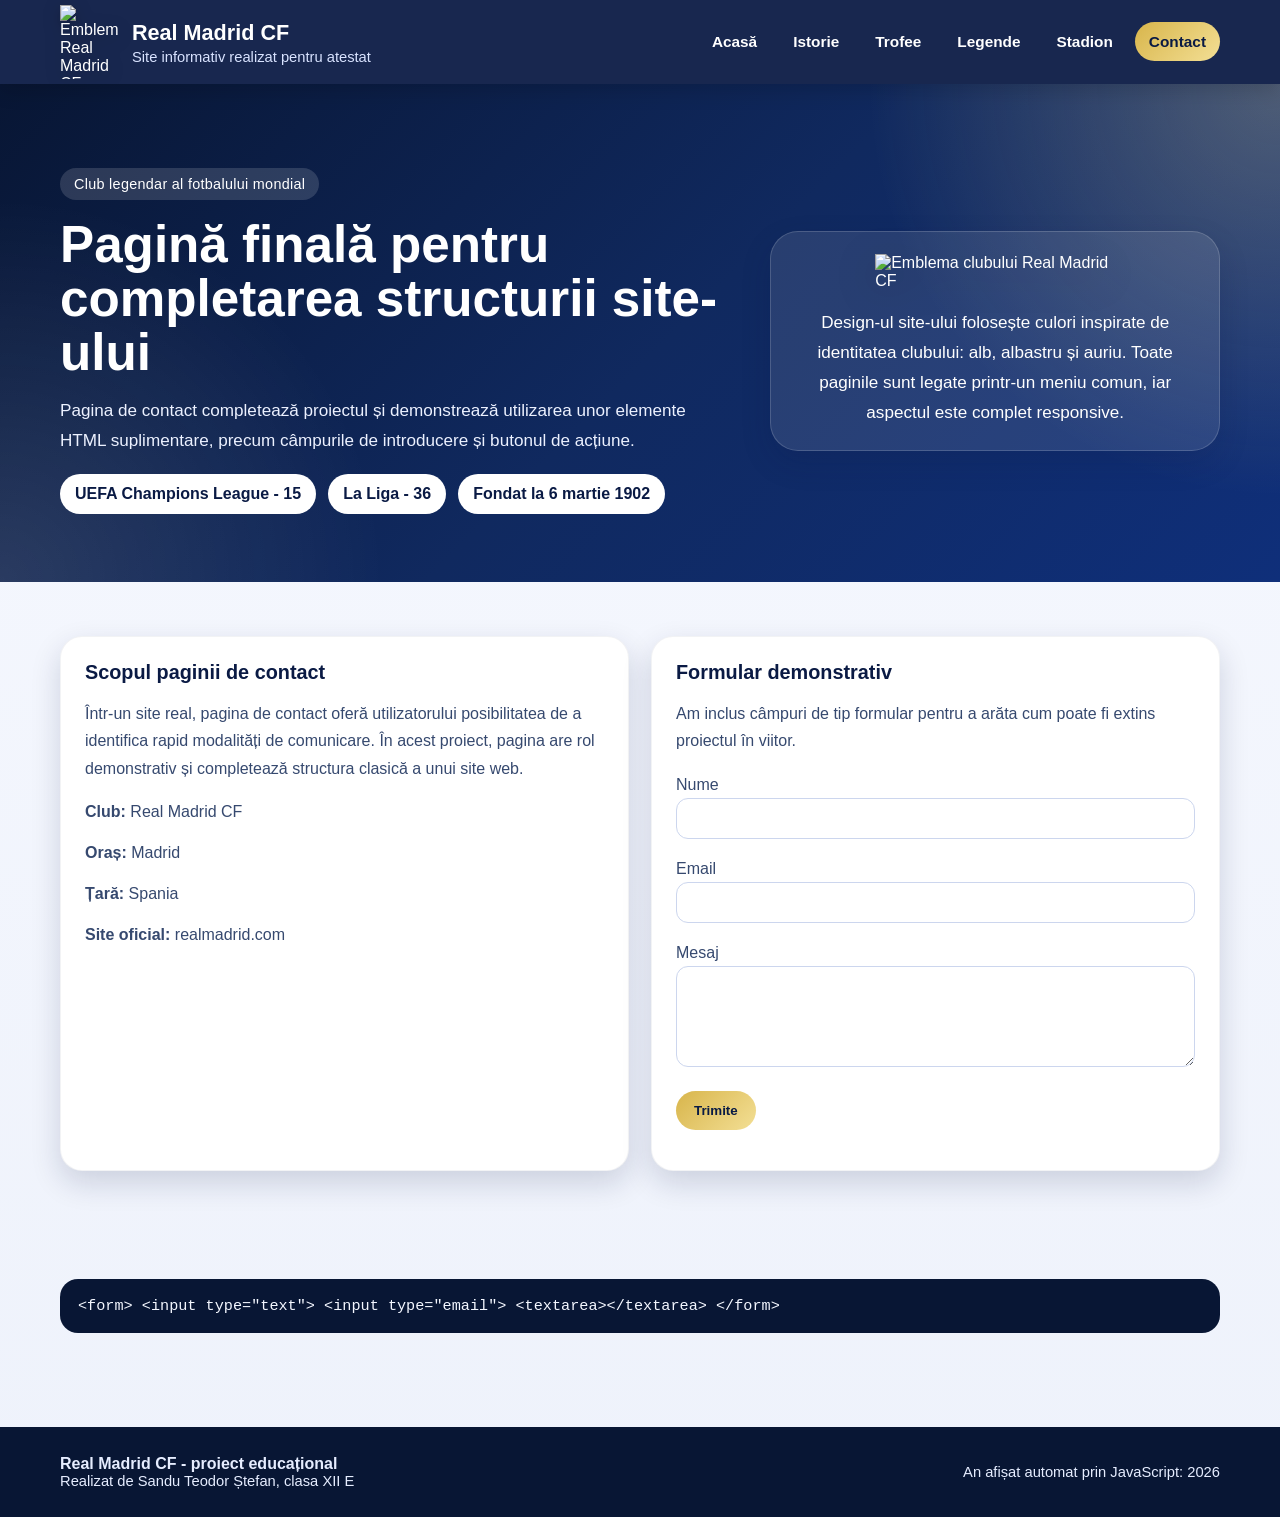
==== contact.html @ 2cda08a5 "Add files via upload" ====
<!DOCTYPE html>
<html lang="ro">
<head>
  <meta charset="UTF-8">
  <meta name="viewport" content="width=device-width, initial-scale=1.0">
  <title>Real Madrid CF - Contact</title>
  <link rel="stylesheet" href="style.css">
</head>
<body>
  <header class="topbar">
    <div class="container navwrap">
      <a class="brand" href="index.html">
        <img src="assets/logo.png" alt="Emblema Real Madrid CF">
        <div>
          <h1>Real Madrid CF</h1>
          <p>Site informativ realizat pentru atestat</p>
        </div>
      </a>
      <nav>
        <ul><li><a href="index.html" class="">Acasă</a></li><li><a href="istorie.html" class="">Istorie</a></li><li><a href="trofee.html" class="">Trofee</a></li><li><a href="legende.html" class="">Legende</a></li><li><a href="stadion.html" class="">Stadion</a></li><li><a href="contact.html" class="active">Contact</a></li></ul>
      </nav>
    </div>
  </header>
  <section class="hero">
    <div class="container hero-grid">
      <div>
        <span class="eyebrow">Club legendar al fotbalului mondial</span>
        <h2>Pagină finală pentru completarea structurii site-ului</h2>
        <p>Pagina de contact completează proiectul și demonstrează utilizarea unor elemente HTML suplimentare, precum câmpurile de introducere și butonul de acțiune.</p>
        <div class="hero-badges">
          <span class="badge">UEFA Champions League - 15</span>
          <span class="badge">La Liga - 36</span>
          <span class="badge">Fondat la 6 martie 1902</span>
        </div>
      </div>
      <div class="hero-card reveal">
        <img src="assets/logo.png" alt="Emblema clubului Real Madrid CF" style="width: min(240px, 75%); margin: 0 auto 18px;">
        <p style="margin:0; color:#fff; line-height:1.75; text-align:center;">Design-ul site-ului folosește culori inspirate de identitatea clubului: alb, albastru și auriu. Toate paginile sunt legate printr-un meniu comun, iar aspectul este complet responsive.</p>
      </div>
    </div>
  </section>
  <section class="section"><div class="container grid-2"><article class="card reveal"><h4>Scopul paginii de contact</h4><p>Într-un site real, pagina de contact oferă utilizatorului posibilitatea de a identifica rapid modalități de comunicare. În acest proiect, pagina are rol demonstrativ și completează structura clasică a unui site web.</p><ul class="contact-list"><li><strong>Club:</strong> Real Madrid CF</li><li><strong>Oraș:</strong> Madrid</li><li><strong>Țară:</strong> Spania</li><li><strong>Site oficial:</strong> realmadrid.com</li></ul></article><article class="card reveal"><h4>Formular demonstrativ</h4><p>Am inclus câmpuri de tip formular pentru a arăta cum poate fi extins proiectul în viitor.</p><form><p><label>Nume<br><input type="text" style="width:100%; padding:12px; border-radius:12px; border:1px solid #ccd6ee;"></label></p><p><label>Email<br><input type="email" style="width:100%; padding:12px; border-radius:12px; border:1px solid #ccd6ee;"></label></p><p><label>Mesaj<br><textarea rows="5" style="width:100%; padding:12px; border-radius:12px; border:1px solid #ccd6ee;"></textarea></label></p><p><button type="button" style="background:linear-gradient(135deg,#d8b54b,#f3df95); color:#091b44; border:none; padding:12px 18px; border-radius:999px; font-weight:bold;">Trimite</button></p></form></article></div></section><section class="section"><div class="container"><div class="codebox reveal">&lt;form&gt;
  &lt;input type="text"&gt;
  &lt;input type="email"&gt;
  &lt;textarea&gt;&lt;/textarea&gt;
&lt;/form&gt;</div></div></section>
  <footer>
    <div class="container footer-grid">
      <div>
        <strong>Real Madrid CF - proiect educațional</strong>
        <div class="small">Realizat de Sandu Teodor Ștefan, clasa XII E</div>
      </div>
      <div class="small">An afișat automat prin JavaScript: <span data-year></span></div>
    </div>
  </footer>
  <script src="script.js"></script>
</body>
</html>
---- style.css ----
:root {
  --navy: #0a1a44;
  --navy-2: #10295f;
  --gold: #d8b54b;
  --gold-2: #f3df95;
  --white: #ffffff;
  --soft: #eef3ff;
  --text: #10203d;
  --shadow: 0 12px 30px rgba(10, 26, 68, 0.16);
  --radius: 22px;
}
* { box-sizing: border-box; }
html { scroll-behavior: smooth; }
body {
  margin: 0;
  font-family: Arial, Helvetica, sans-serif;
  color: var(--text);
  background: linear-gradient(180deg, #f7f9ff 0%, #eef2fb 100%);
}
img { max-width: 100%; display: block; }
a { color: inherit; text-decoration: none; }
.container { width: min(1160px, calc(100% - 40px)); margin: 0 auto; }
.topbar {
  position: sticky; top: 0; z-index: 10;
  backdrop-filter: blur(10px);
  background: rgba(10, 26, 68, 0.94);
  box-shadow: 0 8px 18px rgba(0,0,0,.14);
}
.navwrap { display:flex; align-items:center; justify-content:space-between; gap:22px; min-height:84px; }
.brand { display:flex; align-items:center; gap:14px; color:white; }
.brand img { width:58px; height:74px; object-fit: contain; filter: drop-shadow(0 4px 8px rgba(0,0,0,.25)); }
.brand h1 { font-size: 1.35rem; margin: 0; }
.brand p { margin: 3px 0 0; font-size: .92rem; color: #d9e3ff; }
nav ul { list-style:none; display:flex; gap: 8px; padding:0; margin:0; flex-wrap:wrap; }
nav a {
  color: white; padding: 11px 14px; border-radius: 999px; font-weight: bold; font-size: .96rem;
}
nav a:hover, nav a.active { background: linear-gradient(135deg, var(--gold), var(--gold-2)); color: var(--navy); }
.hero {
  color: white;
  background:
    radial-gradient(circle at top right, rgba(243,223,149,.28), transparent 30%),
    radial-gradient(circle at left bottom, rgba(255,255,255,.12), transparent 28%),
    linear-gradient(135deg, #081634 0%, #10295f 52%, #0f2f7a 100%);
  padding: 84px 0 68px;
}
.hero-grid { display:grid; grid-template-columns: 1.2fr .8fr; gap: 36px; align-items:center; }
.eyebrow { display:inline-block; background: rgba(255,255,255,.14); padding:8px 14px; border-radius:999px; font-size:.9rem; letter-spacing:.3px; }
.hero h2 { font-size: clamp(2rem, 4vw, 3.6rem); margin: 18px 0 16px; line-height: 1.05; }
.hero p { font-size: 1.07rem; line-height: 1.75; max-width: 760px; color:#ecf1ff; }
.hero-card {
  background: rgba(255,255,255,.1);
  border: 1px solid rgba(255,255,255,.16);
  border-radius: 28px; padding: 22px; box-shadow: var(--shadow);
}
.hero-badges { display:flex; gap:12px; flex-wrap:wrap; margin-top: 18px; }
.badge { background:white; color: var(--navy); padding: 11px 15px; border-radius:999px; font-weight: bold; }
.section { padding: 54px 0; }
.section h3 { font-size: 2rem; color: var(--navy); margin: 0 0 10px; }
.section-intro { color: #3b4e74; line-height: 1.7; max-width: 920px; }
.grid-3, .grid-2 { display:grid; gap: 22px; }
.grid-3 { grid-template-columns: repeat(3, 1fr); }
.grid-2 { grid-template-columns: repeat(2, 1fr); }
.card {
  background: white; border-radius: var(--radius); padding: 24px; box-shadow: var(--shadow);
  border: 1px solid rgba(9,27,68,.05);
}
.card h4 { margin: 0 0 10px; color: var(--navy); font-size: 1.24rem; }
.card p, .card li { line-height: 1.7; color: #36496f; }
.highlight {
  background: linear-gradient(135deg, #fff7d1, #fffef6); border-left: 6px solid var(--gold);
}
.stats { display:grid; grid-template-columns: repeat(3,1fr); gap:18px; margin-top:24px; }
.stat { background:white; border-radius:18px; padding:20px; box-shadow: var(--shadow); text-align:center; }
.stat strong { display:block; font-size: 2rem; color: var(--navy); }
.table-wrap { overflow-x:auto; }
table { width:100%; border-collapse: collapse; background:white; border-radius:18px; overflow:hidden; box-shadow: var(--shadow); }
th, td { padding: 16px 18px; text-align:left; border-bottom: 1px solid #edf1f8; }
th { background: var(--navy); color:white; }
tr:hover td { background: #fafcff; }
.legend-grid { display:grid; grid-template-columns: repeat(2,1fr); gap:20px; margin-top:24px; }
.legend-card { background:white; border-radius:24px; padding:24px; box-shadow: var(--shadow); border-top: 5px solid var(--gold); }
.legend-card h4 { margin-top:0; margin-bottom:10px; color: var(--navy); }
.legend-role { color:#8a6b17; font-weight:bold; margin-bottom:10px; }
.banner {
  background: linear-gradient(120deg, #091b44, #11337c);
  color:white; border-radius: 28px; padding: 32px; box-shadow: var(--shadow);
}
.checklist { padding-left: 20px; }
footer {
  margin-top: 40px; background: #081634; color: #e6edff; padding: 28px 0;
}
.footer-grid { display:flex; justify-content:space-between; gap:20px; flex-wrap:wrap; align-items:center; }
.small { font-size: .92rem; color:#e6edff; }
.contact-list { list-style:none; padding:0; margin:0; display:grid; gap:14px; }
.pill { display:inline-block; padding:8px 12px; border-radius:999px; background:#edf3ff; color:#11337c; font-weight:bold; margin:4px 6px 0 0; }
.codebox { background:#081634; color:#f4f7ff; border-radius:18px; padding:18px; font-family: Consolas, monospace; font-size:.95rem; overflow:auto; }
.timeline { position:relative; margin-top:24px; }
.timeline::before { content:''; position:absolute; left:14px; top:0; bottom:0; width:4px; background:#dfe7f7; border-radius:4px; }
.timeline-item { position:relative; padding-left:46px; margin-bottom:20px; }
.timeline-item::before { content:''; position:absolute; left:5px; top:6px; width:22px; height:22px; border-radius:50%; background:var(--gold); border:4px solid white; box-shadow:0 4px 10px rgba(0,0,0,.12); }
.reveal { opacity:0; transform: translateY(18px); transition: opacity .6s ease, transform .6s ease; }
.reveal.visible { opacity:1; transform: translateY(0); }
@media (max-width: 920px) {
  .hero-grid, .grid-3, .grid-2, .stats, .legend-grid { grid-template-columns: 1fr; }
  nav ul { justify-content:center; }
  .navwrap { padding: 12px 0; }
}

.hero-card img { filter: drop-shadow(0 10px 20px rgba(0,0,0,.22)); }
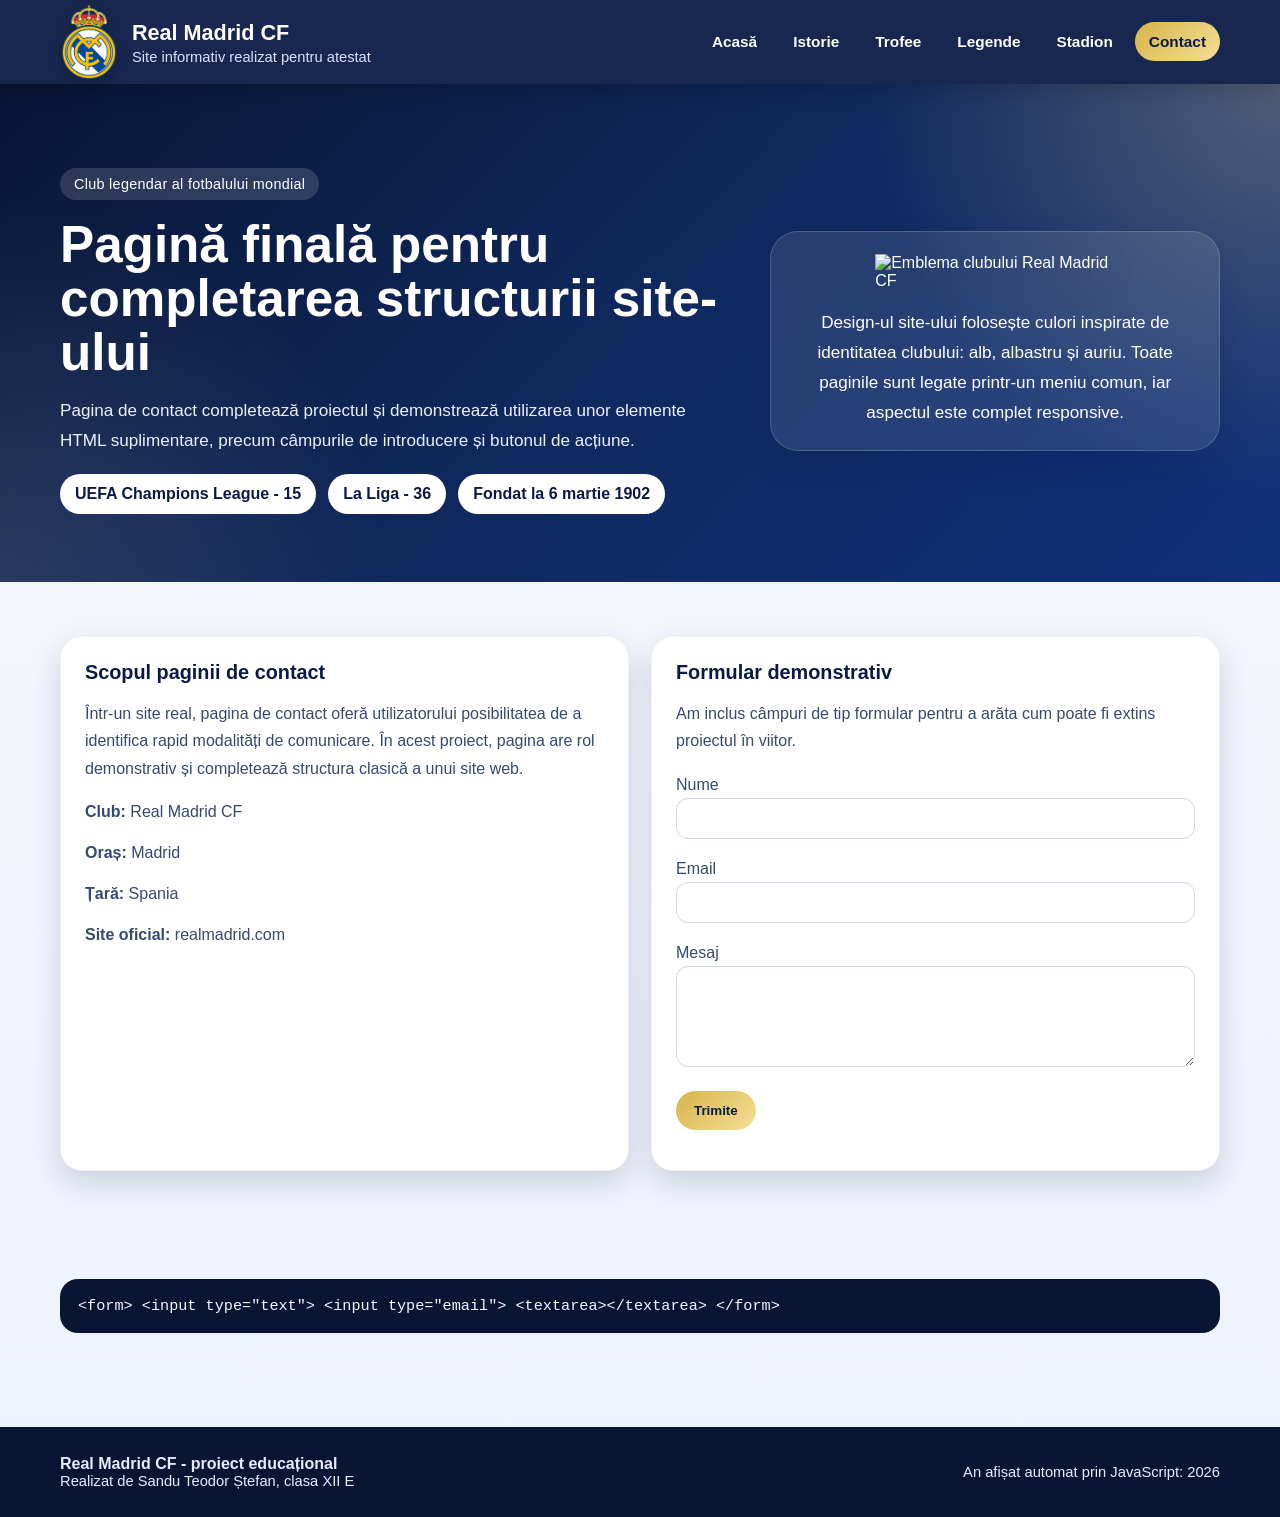
==== commit 37d385af: "contact.html" ====
--- a/contact.html
+++ b/contact.html
@@ -10,7 +10,7 @@
   <header class="topbar">
     <div class="container navwrap">
       <a class="brand" href="index.html">
-        <img src="assets/logo.png" alt="Emblema Real Madrid CF">
+        <img src="logo.png" alt="Emblema Real Madrid CF">
         <div>
           <h1>Real Madrid CF</h1>
           <p>Site informativ realizat pentru atestat</p>
@@ -55,4 +55,4 @@
   </footer>
   <script src="script.js"></script>
 </body>
-</html>+</html>
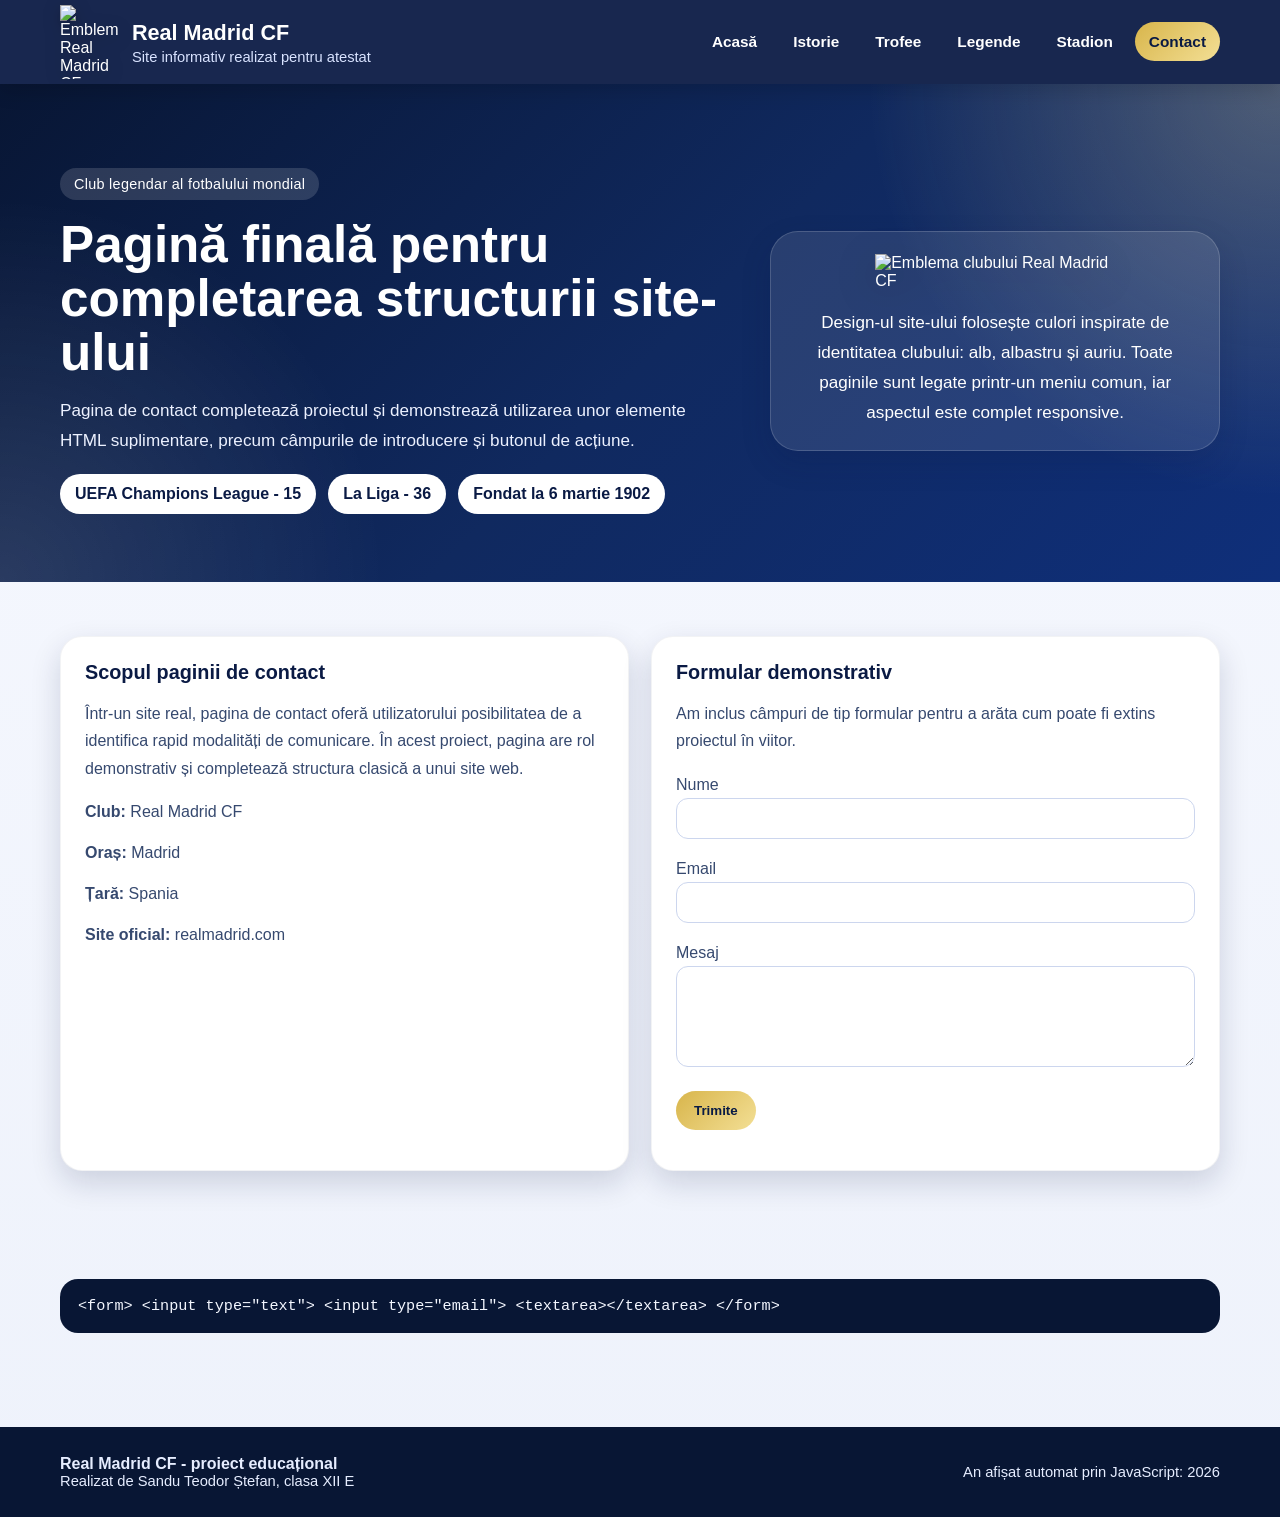
==== commit 5f363189: "contact.html" ====
--- a/contact.html
+++ b/contact.html
@@ -10,7 +10,7 @@
   <header class="topbar">
     <div class="container navwrap">
       <a class="brand" href="index.html">
-        <img src="logo.png" alt="Emblema Real Madrid CF">
+        <img src="/site-real-madrid/logo.png" alt="Emblema Real Madrid CF">
         <div>
           <h1>Real Madrid CF</h1>
           <p>Site informativ realizat pentru atestat</p>
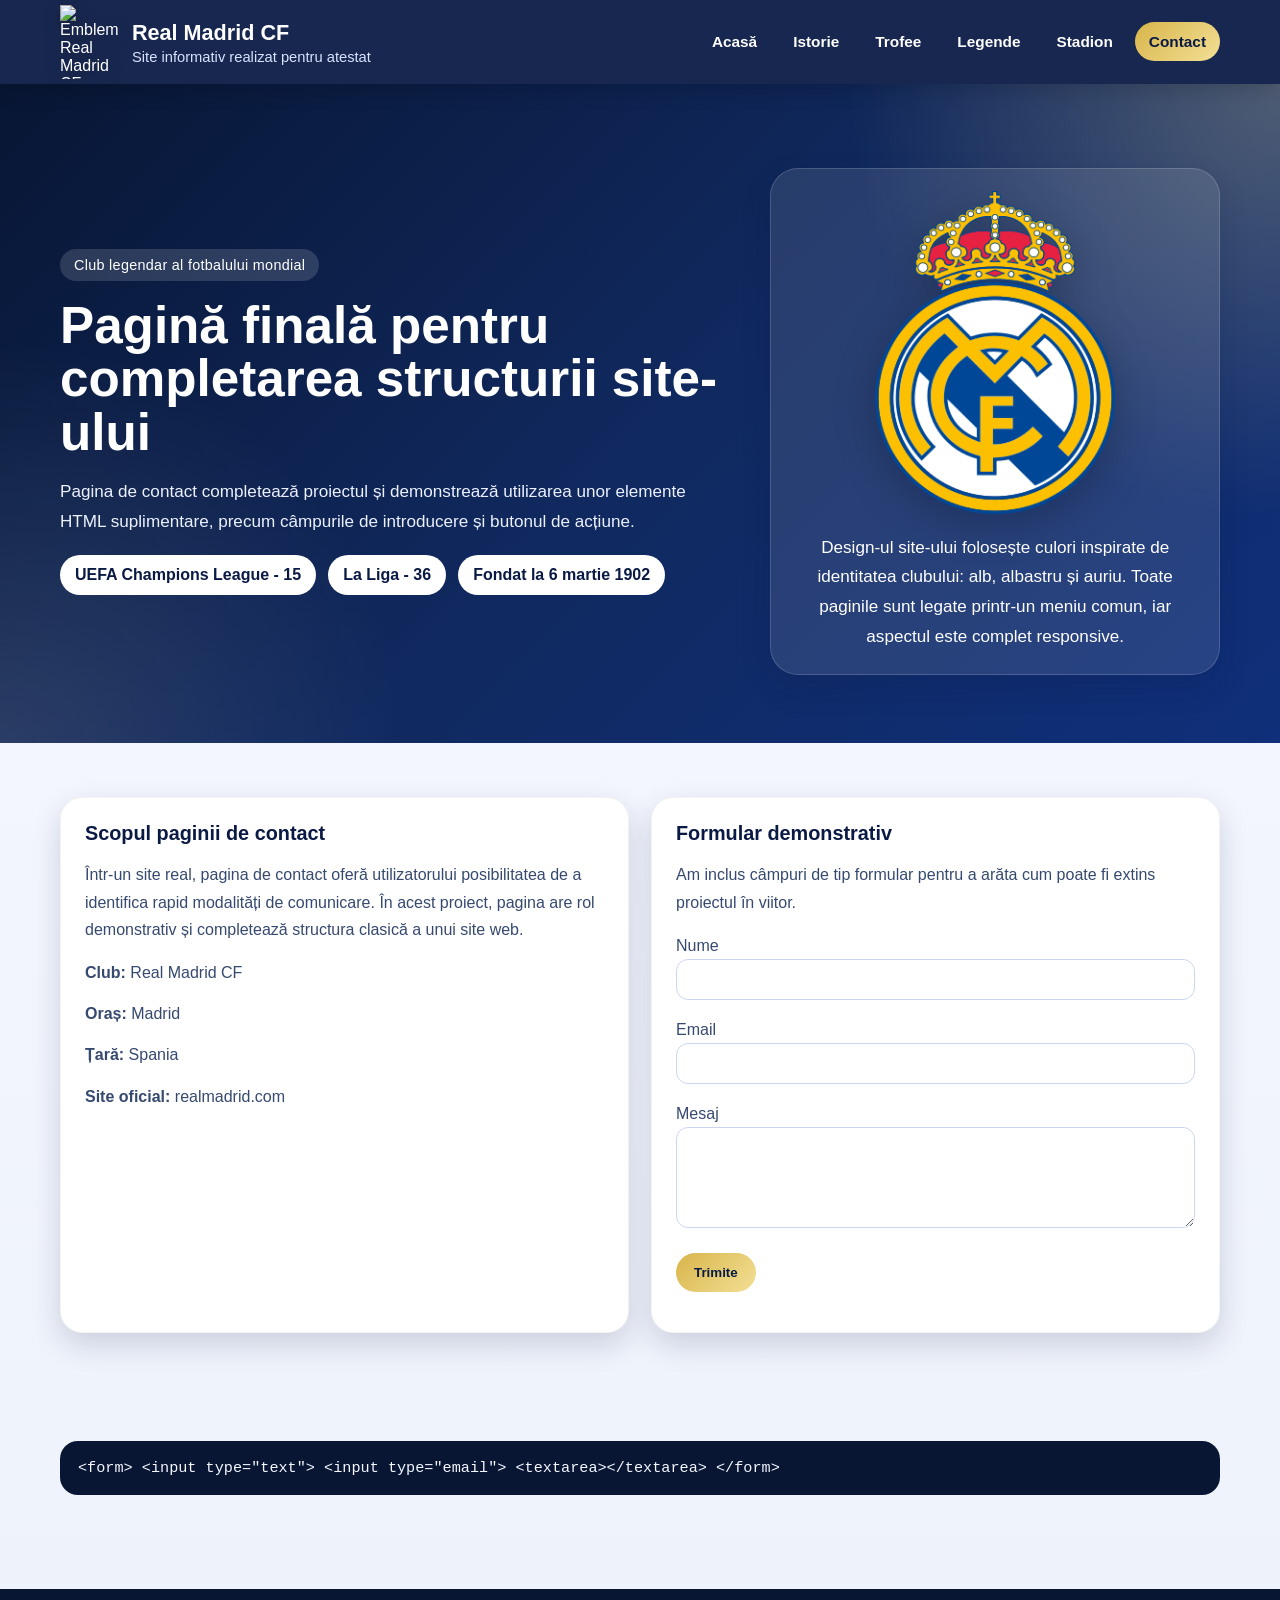
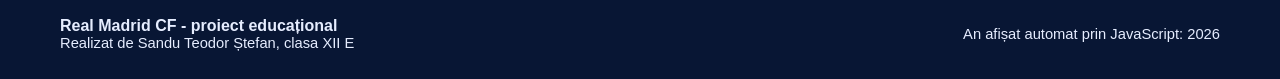
==== commit 9d9a8cd6: "contact.html" ====
--- a/contact.html
+++ b/contact.html
@@ -34,7 +34,7 @@
         </div>
       </div>
       <div class="hero-card reveal">
-        <img src="assets/logo.png" alt="Emblema clubului Real Madrid CF" style="width: min(240px, 75%); margin: 0 auto 18px;">
+        <img src="logo.png" alt="Emblema clubului Real Madrid CF" style="width: min(240px, 75%); margin: 0 auto 18px;">
         <p style="margin:0; color:#fff; line-height:1.75; text-align:center;">Design-ul site-ului folosește culori inspirate de identitatea clubului: alb, albastru și auriu. Toate paginile sunt legate printr-un meniu comun, iar aspectul este complet responsive.</p>
       </div>
     </div>
